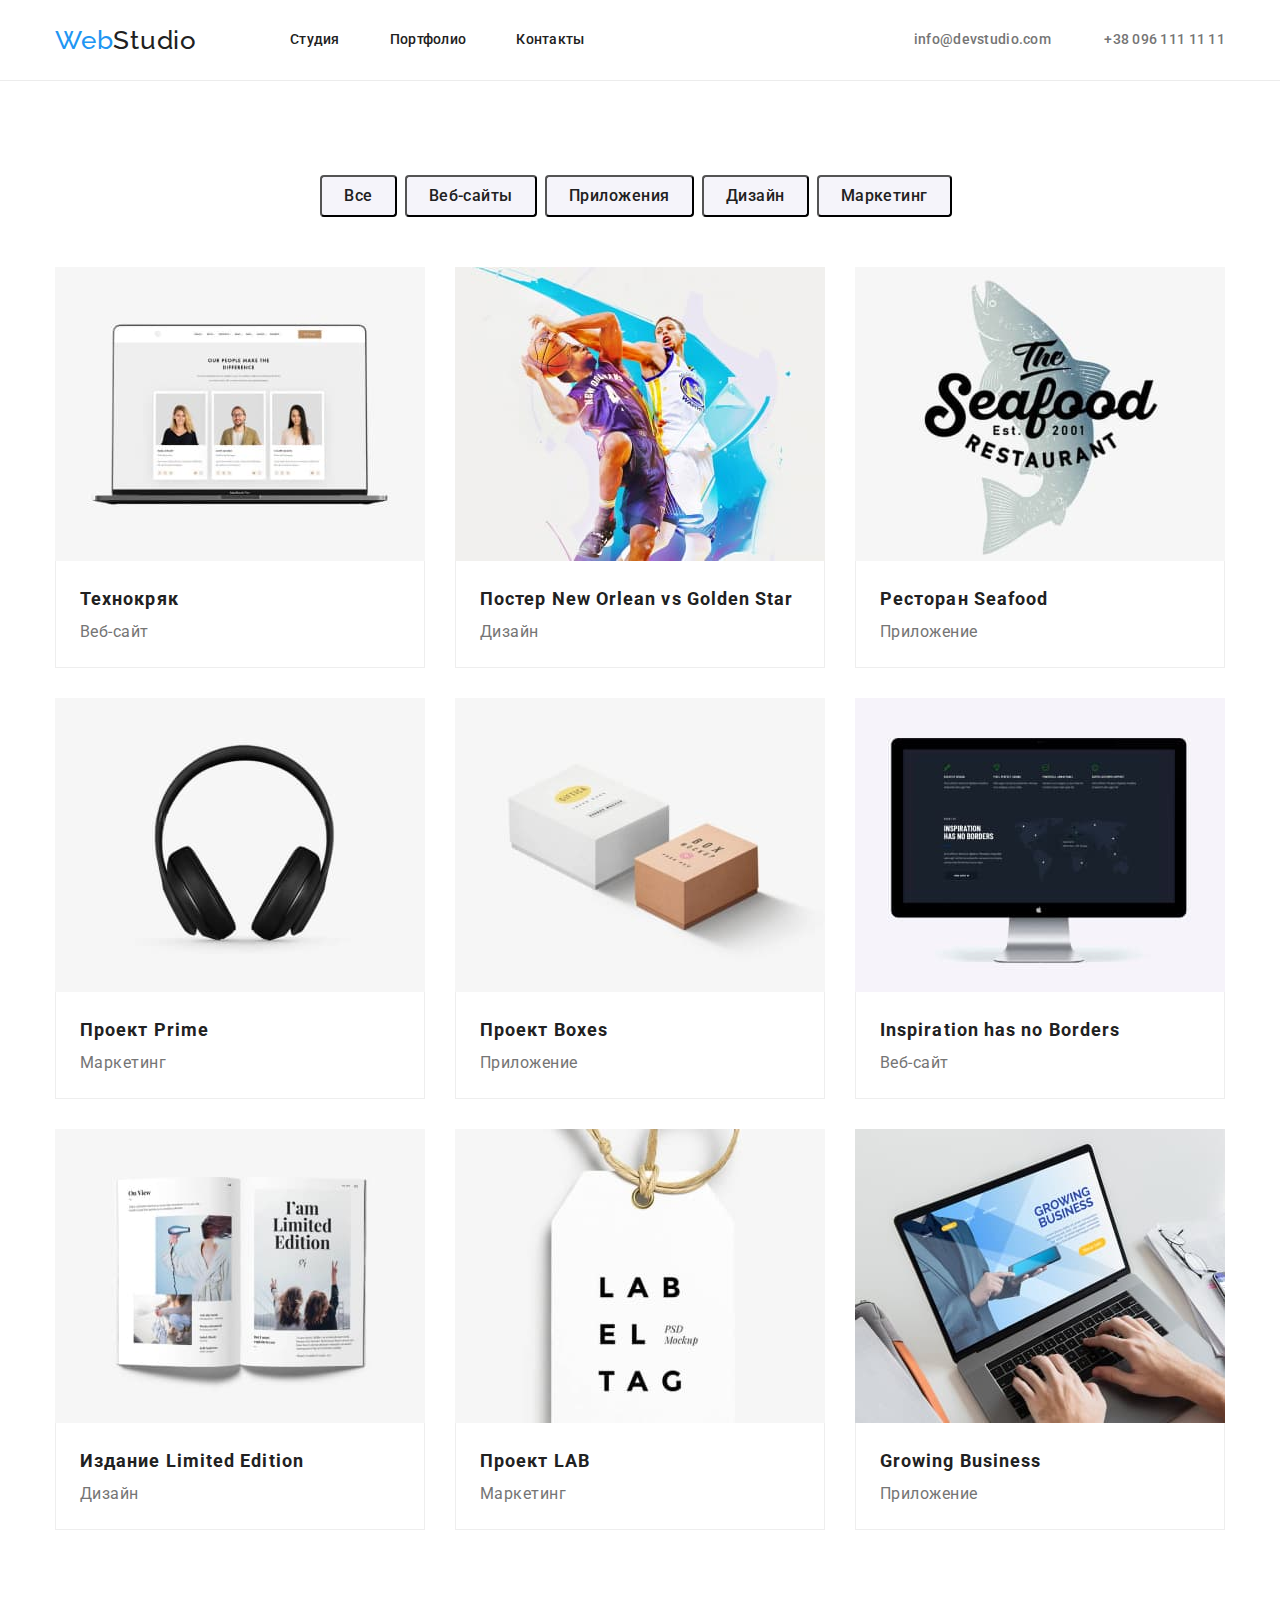
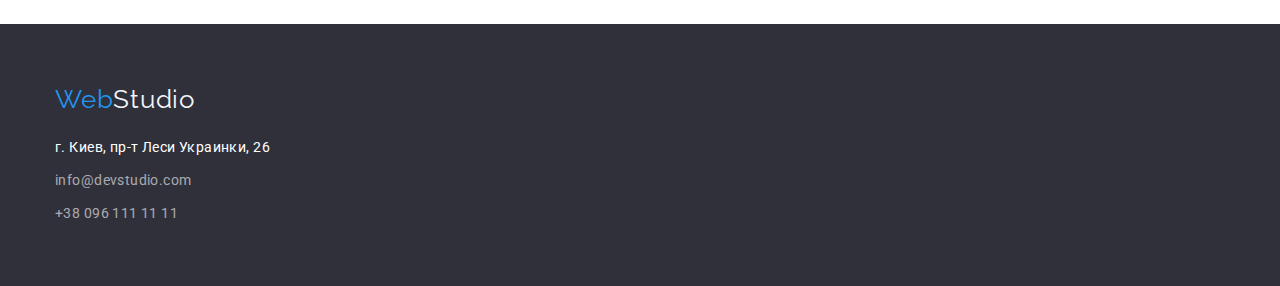
==== portfolio.html @ e789de14 "Initial commit" ====
<!DOCTYPE html>
<html lang="ru">

<head>
    <meta charset="UTF-8" />
    <meta http-equiv="X-UA-Compatible" content="IE=edge" />
    <meta name="viewport" content="width=device-width, initial-scale=1.0" />
    <title>WebStudio</title>

    <!-- Fons -->
    <link rel="preconnect" href="https://fonts.googleapis.com">
    <link rel="preconnect" href="https://fonts.gstatic.com" crossorigin>
    <link
        href="https://fonts.googleapis.com/css2?family=Raleway:wght@700&family=Roboto:wght@400;500;700;900&display=swap"
        rel="stylesheet">

    <!-- Normalize -->
    <link rel="stylesheet" href="https://cdn.jsdelivr.net/npm/modern-normalize@1.1.0/modern-normalize.min.css">

    <!-- Castom stile -->
    <link rel="stylesheet" href="./css/styles.css">

</head>

<body>
    <!-- Heder section -->
    <header class="header">
        <div class="container header-container">
            <a class="header-logo link" href="./index.html"><span class="span">Web</span>Studio</a>
            <nav class="header-nav">
                <ul class="header-list list">
                    <li class="header-item">
                        <a class="header-link link" href="./index.html">Студия</a>
                    </li>
                    <li class="header-item">
                        <a class="header-link link" href="./portfolio.html">Портфолио</a>
                    </li>
                    <li class="header-item">
                        <a class="header-link link" href="">Контакты</a>
                    </li>
                </ul>
            </nav>
            <div class="header-group">
                <a class="header-contact link header-group-mail" href="mailto:info@devstudio.com">info@devstudio.com</a>
                <a class="header-contact link" href="tel:+380961111111">+38 096 111 11 11</a>
            </div>
        </div>
    </header>



    <!-- Main content -->

    <main>
        <!-- Button section-->
        <section class="portfolio-section">
            <div class="container">
                <ul class="portfolio list portfolio-list">
                    <li class="button-item"><button class="button" type="button">Все</button></li>
                    <li class="button-item"><button class="button" type="button">Веб-сайты</button></li>
                    <li class="button-item"><button class="button" type="button">Приложения</button></li>
                    <li class="button-item"><button class="button" type="button">Дизайн</button></li>
                    <li class="button-item"><button class="button" type="button">Маркетинг</button></li>
                </ul>
            </div>
            <!-- Pictures -->
            <div class="container">
                <ul class="list pictures-list">
                    <li class="list pictures-item">
                        <img class="pictures-img" src="./images/portfolio/img-1.jpg" alt="ноутбук" width="370"
                            height="294">
                        <div class="pictures-title-text">
                            <h2 class="title">Технокряк</h2>
                            <p class="text">Веб-сайт</p>
                        </div>
                    </li>
                    <li class="pictures-item">
                        <img class="pictures-img" src="./images/portfolio/img-2.jpg" alt="два баскетболиста" width="370"
                            height="294">
                        <div class="pictures-title-text">
                            <h2 class="title">Постер New Orlean vs Golden Star</h2>
                            <p class="text">Дизайн</p>
                        </div>
                    </li>
                    <li class="pictures-item">
                        <img class="pictures-img" src="./images/portfolio/img-3.jpg" alt="рибний ресторан" width="370"
                            height="294">
                        <div class="pictures-title-text">
                            <h2 class="title">Ресторан Seafood</h2>
                            <p class="text">Приложение</p>
                        </div>
                    </li>
                    <li class="pictures-item">
                        <img class="pictures-img" src="./images/portfolio/img-4.jpg" alt="наушники" width="370"
                            height="294">
                        <div class="pictures-title-text">
                            <h2 class="title">Проект Prime</h2>
                            <p class="text">Маркетинг</p>
                        </div>
                    </li>
                    <li class="pictures-item">
                        <img class="pictures-img" src="./images/portfolio/img-5.jpg" alt="две коробки" width="370"
                            height="294">
                        <div class="pictures-title-text">
                            <h2 class="title">Проект Boxes</h2>
                            <p class="text">Приложение</p>
                        </div>
                    </li>
                    <li class="pictures-item">
                        <img class="pictures-img" src="./images/portfolio/img-6.jpg" alt="компютер" width="370"
                            height="294">
                        <div class="pictures-title-text">
                            <h2 class="title">Inspiration has no Borders</h2>
                            <p class="text">Веб-сайт</p>
                        </div>
                    </li>
                    <li class="pictures-item">
                        <img class="pictures-img" src="./images/portfolio/img-7.jpg" alt="книга" width="370"
                            height="294">
                        <div class="pictures-title-text">
                            <h2 class="title">Издание Limited Edition</h2>
                            <p class="text">Дизайн</p>
                        </div>
                    </li>
                    <li class="pictures-item">
                        <img class="pictures-img" src="./images/portfolio/img-8.jpg" alt="брелок" width="370"
                            height="294">
                        <div class="pictures-title-text">
                            <h2 class="title">Проект LAB</h2>
                            <p class="text">Маркетинг</p>
                        </div>
                    </li>
                    <li class="pictures-item">
                        <img class="pictures-img" src="./images/portfolio/img-9.jpg" alt="челоке печатает на ноутбуке"
                            width="370" height="294">
                        <div class="pictures-title-text">
                            <h2 class="title">Growing Business</h2>
                            <p class="text">Приложение</p>
                        </div>
                    </li>
                </ul>
            </div>
        </section>
    </main>
    <!-- Footer section -->
    <footer class="footer">
        <div class="container footer-container">
            <a class="logo footer-logo" href="./index.html" lang="en"><span class="span">Web</span>Studio</a>
            <div class="footer-address">
                <address class="footer-address-title">
                    <a class="address link" href="https://goo.gl/maps/yoaocX4PHPZH4iD27">г. Киев, пр-т Леси Украинки,
                        26</a>
                </address>
                <ul class="list">
                    <li><a class="contact link footer-list-item" href="mailto:info@devstudio.com">info@devstudio.com</a>
                    </li>
                    <li><a class="contact link" href="tel:+380961111111">+38 096 111 11 11</a></li>
                </ul>
            </div>

        </div>
    </footer>
</body>

</html>
---- css/styles.css ----
:root {
  /* text color */
  --main-font: "Roboto";
  --secondary-font: "Raleway";
}

body {
  font-family: "Roboto", sans-serif;
  font-size: 14px;
  line-height: 1.71;  
}

/* common style stars */
.container {
  width: 1200px;
  padding-left: 15px;
  padding-right: 15px;
  margin-left: auto;
  margin-right: auto;

  /* outline: 1px solid tomato; */
}

.link{
    text-decoration: none;
}
.list {
    list-style: none;
    margin: 0;
    padding: 0;
}

/* Reset */
h1,
h2,
h3,
h4,
p{
  margin: 0;
}
.img {
  display: block;
  max-width: 100%;
  height: auto;
}

/* Heder section */
.header{
  border-bottom-width: 1px;
  border-bottom-style: solid;
  border-bottom-color: #ECECEC;
}

.header-container{
  display: flex;
  align-items: center;
}

.header .header-logo{
  font-family: "Raleway";
  font-size: 26px;
  line-height: 1.19;
  letter-spacing: 0.03em;
  text-decoration: none;
  color: #212121
}

.header-logo{
margin-right: 93px;
}

.span{
  color: #2196f3;
}

.header-list{
  display: flex;
  flex-wrap: wrap-reverse;
}

.header-item:not(:last-child){
  margin-right: 50px;
}

.header-link {
  display: block;
padding-top: 32px;
padding-bottom: 32px;
font-weight: 500;
font-size: 14px;
line-height: 1.14;
letter-spacing: 0.02em;
color: #212121;
}

.header-group{
  margin-left: auto;
}

.header-group-mail{
  margin-right: 50px;
}

.header-contact{
font-weight: 500;
font-size: 14px;
line-height: 1.14;
letter-spacing: 0.02em;
color: #757575;
}
.header-link:hover,
.header-link:focus{
color: #2196F3;
}
.header-contact:hover,
.header-contact:focus{
  color: #2196F3;
}

.header{
font-family: 'Roboto';
font-weight: 500;
font-size: 14px;
line-height: 1.14;
letter-spacing: 0.02em;
color: #212121;
}

 /* Hero Section */

 .hero{
  background-color: #2F303A;
  text-align: center;
  padding-top: 200px;
  padding-bottom: 200px;


 }
 .hero-h1{
font-family: 'Roboto'; sans-serif;
font-weight: 900;
font-size: 44px;
line-height: 1.36;
text-align: center;
letter-spacing: 0.06em;
color: #FFFFFF;

 }
.hero .button{
  font-family: "roboto", sans-serif;
  font-weight: 700;
  font-size: 16px;
  line-height: 1.88;
  letter-spacing: 0.06em;
  color: #ffffff;
  background-color: #2196f3;
  cursor: pointer;
  margin-top: 30px;
  width: 200px;
  height: 50px;
}

.hero .button:hover,
.hero .button:focus {
  background-color:#188CE8;
}

/* Peculiarities section */

.peculiarities{
  padding-top: 94px;
}

.about-h3{
font-family:'Roboto'; sans-serif;
font-weight: 700;
font-size: 14px;
line-height: 1.14;
letter-spacing: 0.03em;
color: #212121;
}

.about-p{
font-family:'Roboto'; sans-serif;
font-size: 14px;
line-height: 1.71;
letter-spacing: 0.03em;
color: #757575;
margin-top: 10px;
}

.about-container{
  display: flex;
}
.list .about-item{
  margin-right: 30px;
  width: 270px;
}

.list .about-item:nth-child(4n){
margin-right: 0;
}

/* Services section */

.services{
  padding-top: 94px;
  padding-bottom: 94px;
}

.services-h2{
font-family: 'Roboto'; sans-serif;
font-weight: 700;
font-size: 36px;
line-height: 1.16;
text-align: center;
letter-spacing: 0.03em;
color: #212121;
}

.services-list{
  display: flex;
  margin-top: 50px;
}

.services-item:not(:last-child){
  margin-right: 30px;
}

/* Team section */
.team{
  background-color: #F5F4FA;
  padding-top: 94px;
  padding-bottom: 94px;
}

.team-list{
  margin-top: 50px;
  display: flex;
}

.team-item{
  width: 270px;
  margin-right: 30px;
  box-shadow: 0px 1px 3px rgba(0, 0, 0, 0.12), 0px 1px 1px rgba(0, 0, 0, 0.14), 0px 2px 1px rgba(0, 0, 0, 0.2);
  border-radius: 0px 0px 4px 4px;
}

.team-item:nth-child(4n){
  margin-right: 0px;
}

.team-card{
  padding-top: 30px;
  padding-bottom: 30px;
}
.team-h3{
font-family: 'Roboto'; sans-serif;
font-weight: 500;
font-size: 16px;
line-height: 1.18;
letter-spacing: 0.03em;
color: #212121;
text-align: center;
}

.team-p{
font-family: 'Roboto'; sans-serif;
font-size: 16px;
line-height: 1.18;
letter-spacing: 0.03em;
color: #757575;
text-align: center;
margin-top: 10px;
}


/* Portfolio */

.portfolio-list{
  display: flex;
  justify-content: center;
}

.portfolio-section{
  padding-top: 94px;
  padding-bottom: 94px;
}

.button-item{
  margin-right: 8px;
}

.portfolio .button {
  font-family: "Roboto", sans-serif;
  font-weight: 500;
  font-size: 16px;
  line-height: 1.62;
  letter-spacing: 0.03em;
  padding: 6px 22px;
  border-radius: 4px;


  color: #212121;
  background-color: #f5f4fa;

  cursor: pointer;
}

.portfolio .button:hover,
.portfolio .button:focus {
  color: #ffffff;
  background-color: #2196f3;
}

.title{
font-family: 'Roboto';
font-weight: 700;
font-size: 18px;
line-height: 2;
letter-spacing: 0.06em;
color: #212121;
}

.text{
font-family: 'Roboto';
font-size: 16px;
line-height: 1.88;
letter-spacing: 0.03em;
color: #757575;
}


/* Pictures */

.pictures-list{
  margin-top: 50px;
  display: flex;
  flex-wrap: wrap;
}

.pictures-item{
  width: 370px;
  margin-right: 30px;
  margin-bottom: 30px;
}

.pictures-item > .pictures-title-text{
  padding: 20px 24px;
  border: 1px solid #eeeeee;
  border-top: none;
}

.pictures-item:nth-child(3n){
  margin-right: 0;
}
.pictures-item:nth-last-child(-n + 3){
  margin-bottom: 0;
}

.pictures-img{
  display: block;
}

/* Footer */
.footer {
  background-color: #2F303A;
}
.footer{
  padding-top: 60px;
  padding-bottom: 60px;
}

.footer .logo {
  font-family: "Raleway";
  font-size: 26px;
  line-height: 1.19;
  letter-spacing: 0.03em;
  text-decoration: none;
  color: #f5f4fa;
}

.footer .span {
  color: #2196f3;
}

.footer .address {
  font-weight: 400;
  font-style: normal;
  font-size: 14px;
  line-height: 1.71;
  letter-spacing: 0.03em;
  color: #ffffff;
}

.footer .contact {
  font-weight: 400;
  font-size: 14px;
  line-height: 1.71;
  letter-spacing: 0.03em;
  color: rgba(255, 255, 255, 0.6);
}

.contact:hover,
.contact:focus {
  color: #2196f3;
}

.footer-address{
  margin-top: 20px;
}
.footer-address-title{
  margin-bottom: 9px;
}
.footer-list-item{
  display: block;
  margin-bottom: 9px;
}
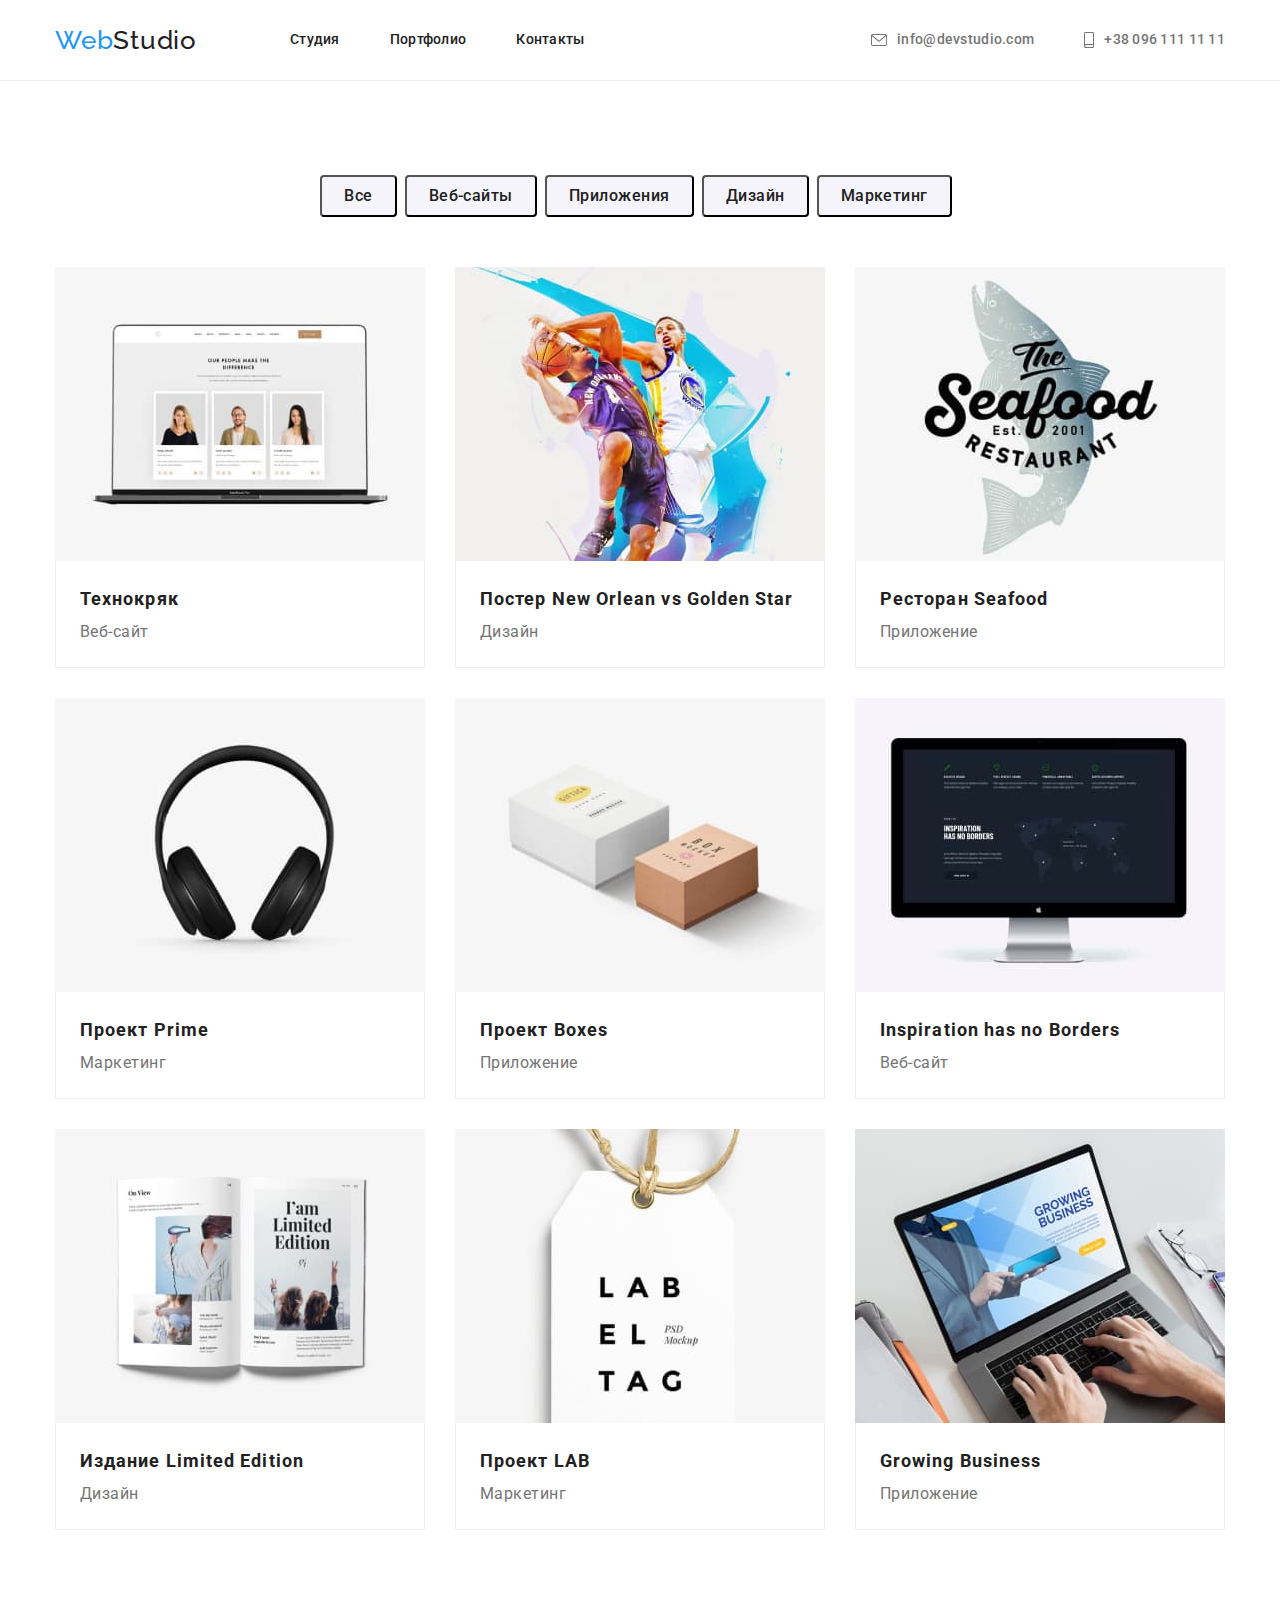
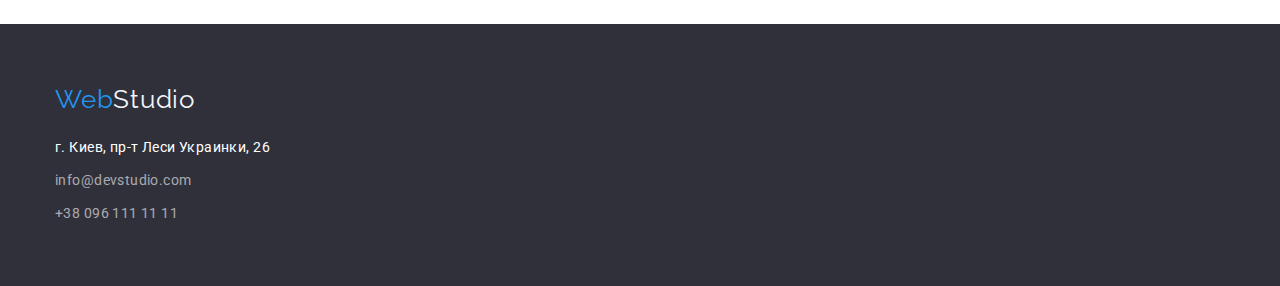
==== commit f3d7da51: "6" ====
--- a/portfolio.html
+++ b/portfolio.html
@@ -41,8 +41,16 @@
                 </ul>
             </nav>
             <div class="header-group">
-                <a class="header-contact link header-group-mail" href="mailto:info@devstudio.com">info@devstudio.com</a>
-                <a class="header-contact link" href="tel:+380961111111">+38 096 111 11 11</a>
+                <a class="header-contact link header-group-mail header-mail-svg" href="mailto:info@devstudio.com">
+                    <svg class="header-contact-svg" width="16" height="12">
+                        <use href="./images/image.svg#icon-envelope"></use>
+                    </svg>info@devstudio.com
+                </a>
+                <a class="header-contact link" href="tel:+380961111111">
+                    <svg class="header-contact-svg" width="10" height="16">
+                        <use href="./images/image.svg#icon-smartphone"></use>
+                    </svg>+38 096 111 11 11
+                </a>
             </div>
         </div>
     </header>
--- a/css/styles.css
+++ b/css/styles.css
@@ -95,6 +95,13 @@
 
 .header-group{
   margin-left: auto;
+  display: flex;
+}
+
+.header-contact-svg{
+  fill: currentColor;
+  margin-right: 10px;
+  text-align: center;
 }
 
 .header-group-mail{
@@ -102,6 +109,8 @@
 }
 
 .header-contact{
+  display: flex;
+  align-items: center;
 font-weight: 500;
 font-size: 14px;
 line-height: 1.14;
@@ -112,6 +121,8 @@
 .header-link:focus{
 color: #2196F3;
 }
+
+
 .header-contact:hover,
 .header-contact:focus{
   color: #2196F3;
@@ -133,9 +144,17 @@
   text-align: center;
   padding-top: 200px;
   padding-bottom: 200px;
-
-
+  background-image: linear-gradient(rgba(47, 48, 58, 0.4));
+  background-image: url(../images/unique-content/img-bg.jpg);
+  background-repeat: no-repeat;
+  background-position: center;
+  background-size: cover;
+  max-width: 1600px;
+  max-height: 600px;
+  margin-left: auto;
+  margin-right: auto;
  }
+
  .hero-h1{
 font-family: 'Roboto'; sans-serif;
 font-weight: 900;
@@ -144,8 +163,8 @@
 text-align: center;
 letter-spacing: 0.06em;
 color: #FFFFFF;
-
  }
+
 .hero .button{
   font-family: "roboto", sans-serif;
   font-weight: 700;
@@ -167,8 +186,34 @@
 
 /* Peculiarities section */
 
+.pecul-item{
+  width: 270px;
+  height: 120px;
+  margin-right: 30px;
+  border-radius: 4px;
+  background-color: #F5F4FA;;
+  justify-content: center;
+  align-items: center;
+}
+
+.pecul-item:nth-child(4n){
+  margin-right: 0px;
+}
+
+.pecul-list{
+  display: flex;
+}
+
+.pecul-item{
+  display: flex;
+  align-items: center;
+}
 .peculiarities{
   padding-top: 94px;
+}
+
+.container-peculiarities-text{
+  padding-top: 30px;
 }
 
 .about-h3{
@@ -233,26 +278,48 @@
   padding-top: 94px;
   padding-bottom: 94px;
 }
-
 .team-list{
   margin-top: 50px;
   display: flex;
 }
-
 .team-item{
   width: 270px;
   margin-right: 30px;
   box-shadow: 0px 1px 3px rgba(0, 0, 0, 0.12), 0px 1px 1px rgba(0, 0, 0, 0.14), 0px 2px 1px rgba(0, 0, 0, 0.2);
   border-radius: 0px 0px 4px 4px;
-}
-
+  background-color: #FFFFFF;
+}
 .team-item:nth-child(4n){
   margin-right: 0px;
 }
-
 .team-card{
   padding-top: 30px;
   padding-bottom: 30px;
+}
+.list-icon{
+  display: flex;
+  margin-top: 16px;
+  align-items: center;
+  justify-content: center;
+}
+.team-icon-a{
+  display: flex;
+  align-items: center;
+  justify-content: center;
+  width: 44px;
+  height: 44px;
+  border-radius: 50%;
+}
+.team-icon-svg{
+  fill: #AFB1B8;
+}
+.team-icon-a:hover, .team-icon-svg:hover,
+.team-icon-a:focus .team-icon-svg:focus{
+  background-color: #2196F3;
+  fill: white;
+}
+.team-item-icon:not(:last-child) {
+  margin-right: 10px;
 }
 .team-h3{
 font-family: 'Roboto'; sans-serif;
@@ -263,7 +330,6 @@
 color: #212121;
 text-align: center;
 }
-
 .team-p{
 font-family: 'Roboto'; sans-serif;
 font-size: 16px;
@@ -338,19 +404,16 @@
   display: flex;
   flex-wrap: wrap;
 }
-
 .pictures-item{
   width: 370px;
   margin-right: 30px;
   margin-bottom: 30px;
 }
-
 .pictures-item > .pictures-title-text{
   padding: 20px 24px;
   border: 1px solid #eeeeee;
   border-top: none;
 }
-
 .pictures-item:nth-child(3n){
   margin-right: 0;
 }
@@ -361,7 +424,39 @@
 .pictures-img{
   display: block;
 }
-
+/* Customers */
+
+.customers{
+  padding-top: 94px;
+  padding-bottom: 94px;
+}
+.customers-list{
+  display: flex;
+  justify-content: center;
+  margin-top: 50px;
+}
+
+.customers-item{
+  width: 170px;
+  height: 92px;
+  border: 1px solid #AFB1B8;
+  border-radius: 4px;
+  display: flex;
+  justify-content: center;
+  align-items: center;
+  
+}
+.customers-item:not(:last-child){
+  margin-right: 30px;
+}
+.customers-icon-button-svg{
+  fill: #AFB1B8;
+}
+.customers-icon-button-svg:hover, .customers-item:hover,
+.customers-icon-button-svg:focus, .customers-item:focus{
+  fill: #2196F3;
+  border-color: #2196f3;
+}
 /* Footer */
 .footer {
   background-color: #2F303A;
@@ -415,4 +510,23 @@
 .footer-list-item{
   display: block;
   margin-bottom: 9px;
-}+}
+
+.footer-h2{
+font-family: 'Roboto';
+font-style: normal;
+font-weight: 700;
+font-size: 14px;
+line-height: 16px;
+letter-spacing: 0.03em;
+text-transform: uppercase;
+color: #FFFFFF;
+margin-left: 156px;
+}
+
+.footer-had{
+  display: flex;
+  align-items: baseline;
+}
+
+
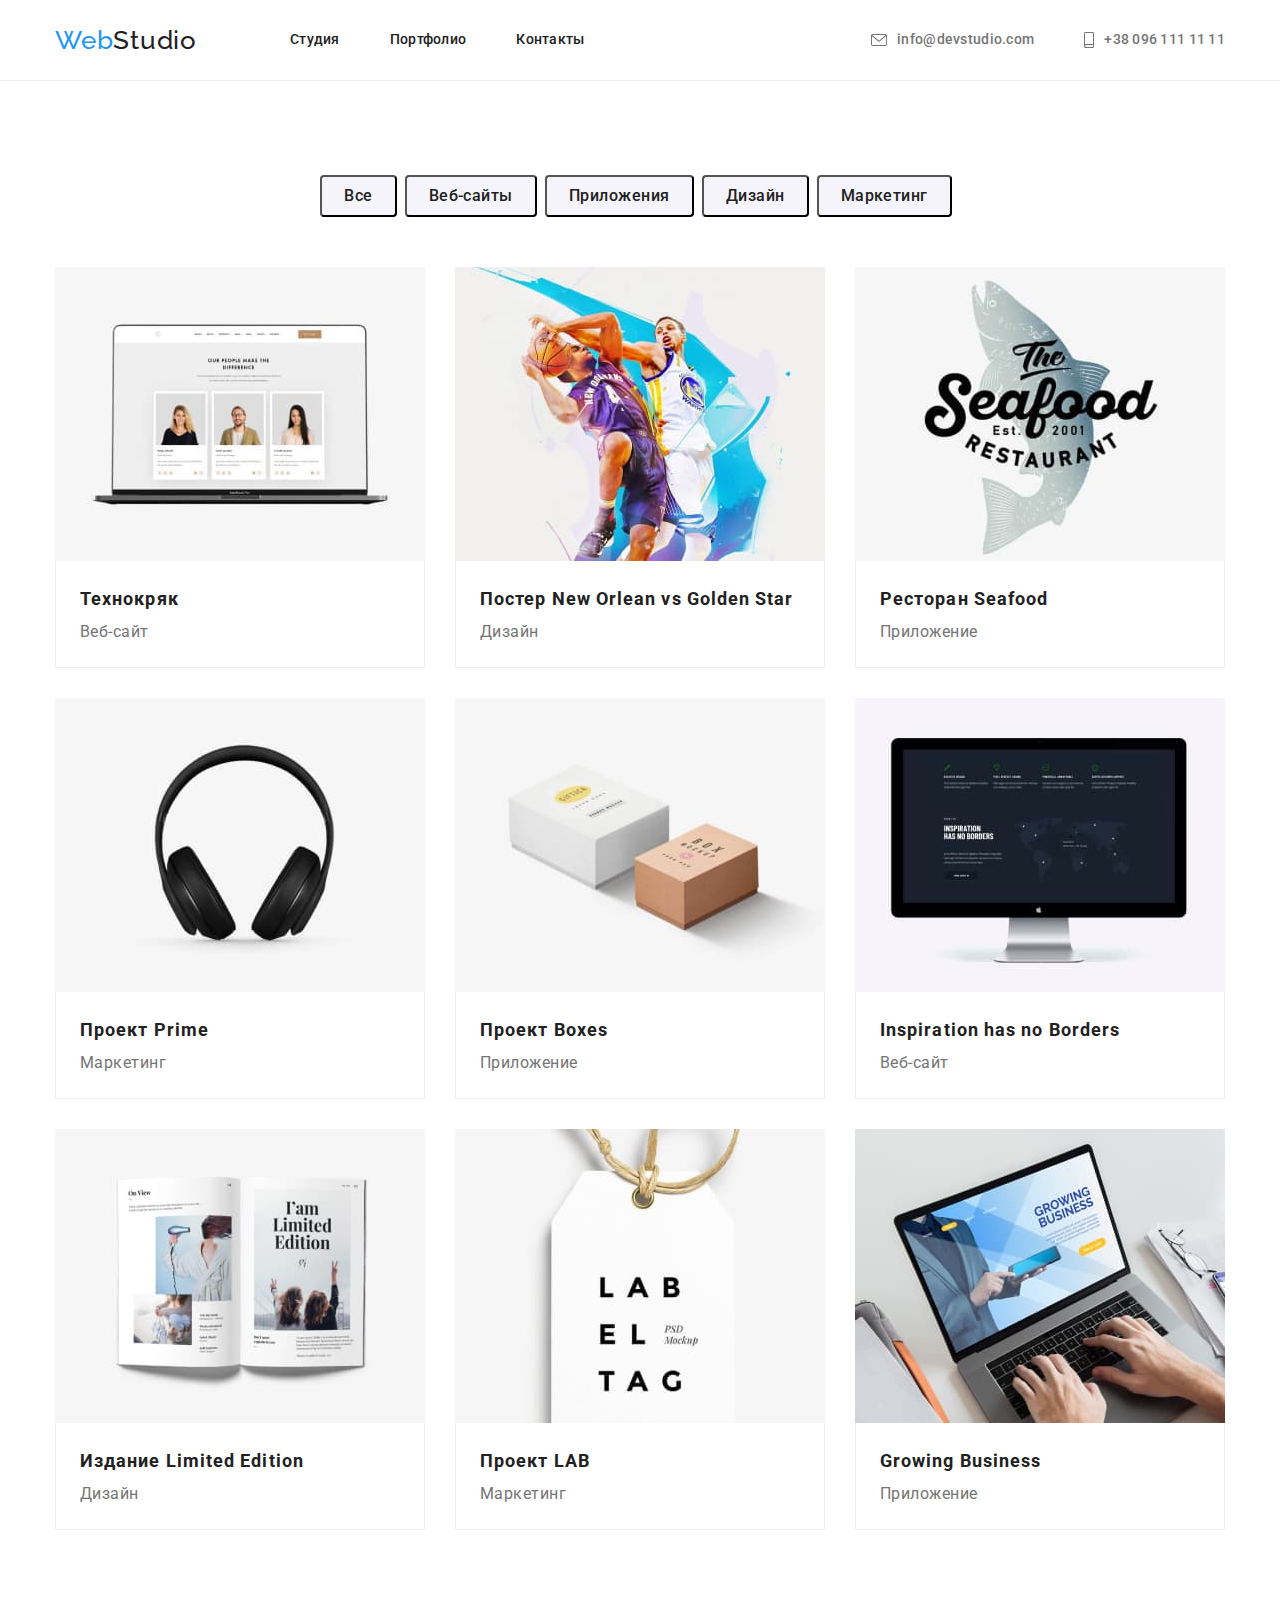
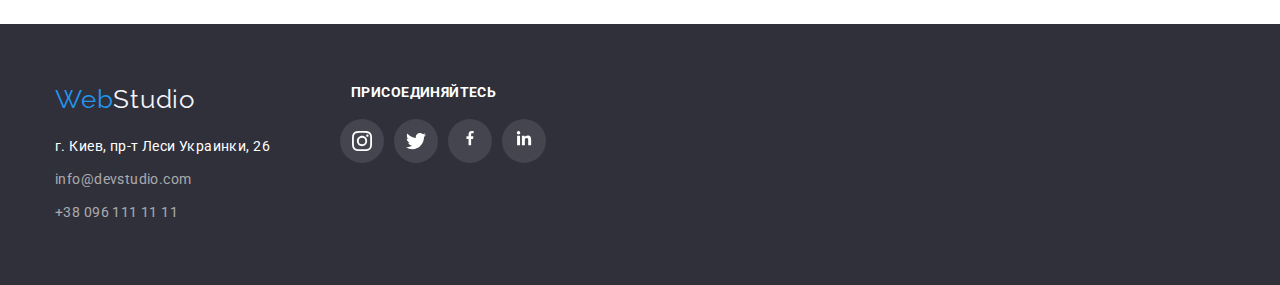
==== commit 31192d18: "7" ====
--- a/portfolio.html
+++ b/portfolio.html
@@ -152,8 +152,11 @@
     </main>
     <!-- Footer section -->
     <footer class="footer">
-        <div class="container footer-container">
+        <div class="container footer-had">
             <a class="logo footer-logo" href="./index.html" lang="en"><span class="span">Web</span>Studio</a>
+            <h2 class="footer-h2">ПРИСОЕДИНЯЙТЕСЬ</h2>
+        </div>
+        <div class="container footer-adress-all">
             <div class="footer-address">
                 <address class="footer-address-title">
                     <a class="address link" href="https://goo.gl/maps/yoaocX4PHPZH4iD27">г. Киев, пр-т Леси Украинки,
@@ -165,8 +168,41 @@
                     <li><a class="contact link" href="tel:+380961111111">+38 096 111 11 11</a></li>
                 </ul>
             </div>
-
+            <div class="footer-soucial">
+                <ul class="list-icon-f list">
+                    <li class="team-item-icon-f">
+                        <a class="team-icon-a-f link" href="">
+                            <svg class="team-icon-svg-f" width="20" height="20">
+                                <use href="./images/image.svg#icon-instagram"></use>
+                            </svg>
+                        </a>
+                    </li>
+                    <li class="team-item-icon-f">
+                        <a class="team-icon-a-f link" href="">
+                            <svg class="team-icon-svg-f" width="20" height="20">
+                                <use href="./images/image.svg#icon-twitter"></use>
+                            </svg>
+                        </a>
+                    </li>
+                    <li class="team-item-icon-f">
+                        <a class="team-icon-a-f link" href="">
+                            <svg class="team-icon-svg-f" width="20" height="20">
+                                <use href="./images/image.svg#icon-facebook"></use>
+                            </svg>
+                        </a>
+                    </li>
+                    <li class="team-item-icon-f">
+                        <a class="team-icon-a-f link" href="">
+                            <svg class="team-icon-svg-f" width="20" height="20">
+                                <use href="./images/image.svg#icon-linkedin"></use>
+                            </svg>
+                        </a>
+                    </li>
+                </ul>
+            </div>
         </div>
+
+
     </footer>
 </body>
 
--- a/css/styles.css
+++ b/css/styles.css
@@ -466,6 +466,12 @@
   padding-bottom: 60px;
 }
 
+.footer-adress-all{
+  display: flex;
+  align-items: baseline;
+  justify-content: baseline;
+}
+
 .footer .logo {
   font-family: "Raleway";
   font-size: 26px;
@@ -526,7 +532,32 @@
 
 .footer-had{
   display: flex;
-  align-items: baseline;
-}
-
-
+}
+
+.footer-soucial{
+  margin-left: 70px;
+}
+.list-icon-f{
+  display: flex;
+  justify-content: center;
+}
+.team-icon-svg-f{
+  fill: #FFFFFF;
+}
+.team-item-icon-f:not(:last-child){
+  margin-right: 10px;
+}
+.team-icon-a-f{
+  display: flex;
+  align-items: center;
+  justify-content: center;
+  width: 44px;
+  height: 44px;
+  background-color: rgba(255, 255, 255, 0.1);;
+  border-radius: 50%;
+}
+
+.team-icon-a-f:hover, .team-icon-svg-f:hover,
+.team-icon-a-f:focus, .team-icon-svg-f:focus{
+background-color:#2196F3;
+}